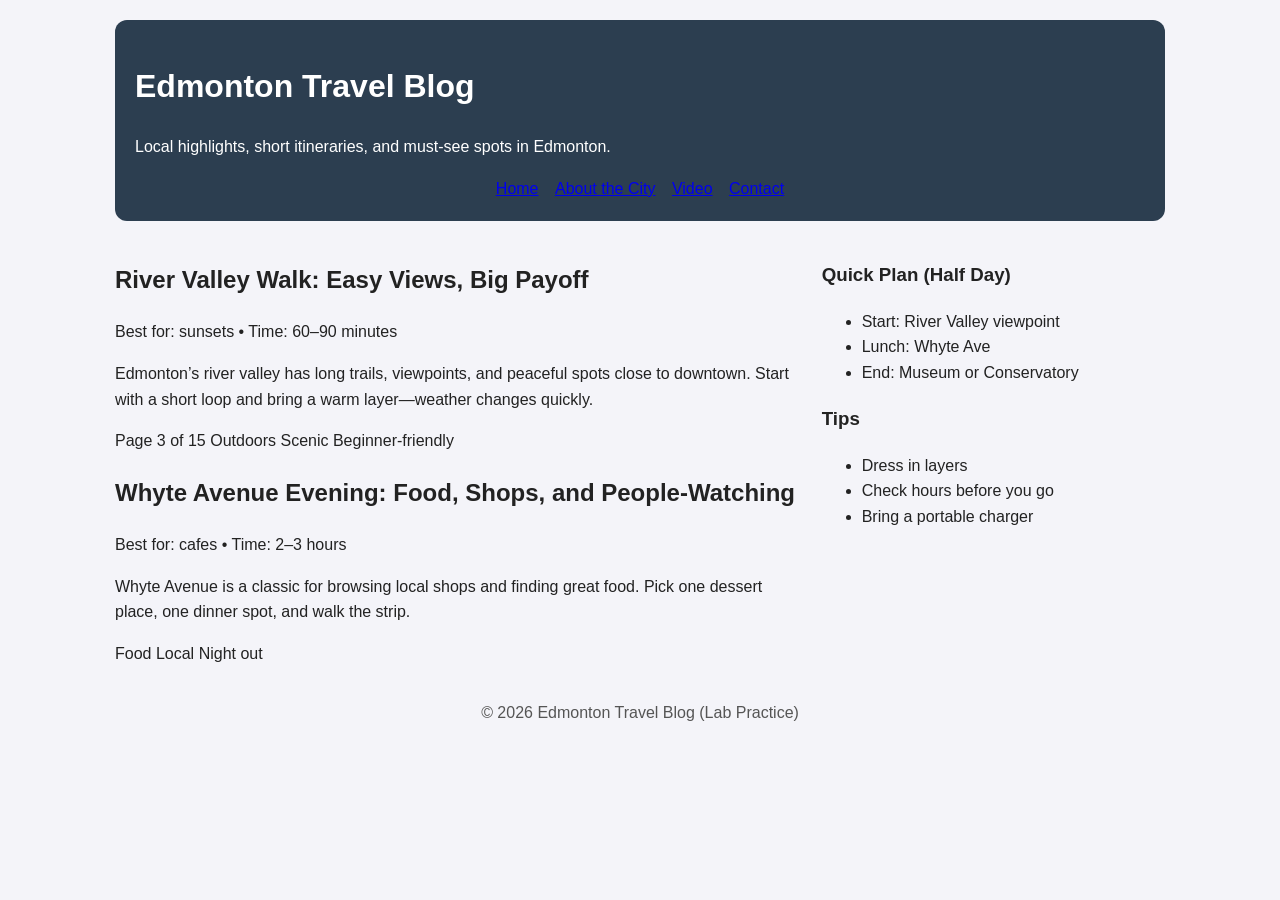
==== index.html @ 8856f5e5 "first commit before working on todo tasks" ====
<!DOCTYPE html>
<html lang="en">

<head>
    <!-- Character encoding -->
    <meta charset="UTF-8" />
    <!-- Responsive scaling for mobile -->
    <meta name="viewport" content="width=device-width, initial-scale=1" />
    <title>Edmonton Travel Blog | Home</title>
    <!-- All pages share ONE stylesheet -->
    <link rel="stylesheet" href="style.css" />
</head>

<body>
    <!-- Container centers the site and controls max-width -->
    <div class="container">
        <header class="site-header">
            <h1>Edmonton Travel Blog</h1>
            <p>Local highlights, short itineraries, and must-see spots in Edmonton.</p>
            <!-- Navigation is a list; CSS will turn it into a nav bar -->
            <nav class="site-nav">
                <ul>
                    <li><a class="active" href="index.html">Home</a></li>
                    <li><a href="city.html">About the City</a></li>
                    <li><a href="video.html">Video</a></li>
                    <li><a href="contact.html">Contact</a></li>
                </ul>
            </nav>
        </header>
        <!-- Two-column layout: main content + sidebar -->
        <main class="layout">
            <section class="main">
                <article class="card">
                    <h2>River Valley Walk: Easy Views, Big Payoff</h2>
                    <div class="meta">Best for: sunsets • Time: 60–90 minutes</div>
                    <p>
                        Edmonton’s river valley has long trails, viewpoints, and peaceful spots
                        close to downtown. Start with a short loop and bring a warm layer—weather
                        changes quickly.
                    </p>
                    <div class="tags">
                        Page 3 of 15
                        <span class="tag">Outdoors</span>
                        <span class="tag">Scenic</span>
                        <span class="tag">Beginner-friendly</span>
                    </div>
                </article>
                <article class="card">
                    <h2>Whyte Avenue Evening: Food, Shops, and People-Watching</h2>
                    <div class="meta">Best for: cafes • Time: 2–3 hours</div>
                    <p>
                        Whyte Avenue is a classic for browsing local shops and finding great food.
                        Pick one dessert place, one dinner spot, and walk the strip.
                    </p>
                    <div class="tags">
                        <span class="tag">Food</span>
                        <span class="tag">Local</span>
                        <span class="tag">Night out</span>
                    </div>
                </article>
                <!-- TODO (HTML #1):
 Add ONE more blog post as <article class="card"> with:
 - a place in Edmonton (example: Muttart Conservatory, Fort Edmonton Park,
 Royal Alberta Museum)
 - a <div class="meta"> line
 - at least TWO <span class="tag"> tags
 -->
                <!-- TODO (HTML #2):
 Add another card at the bottom:
 - heading and 2–3 sentences describing what the blog is about
 -->
            </section>
            <aside class="sidebar">
                <div class="card">
                    <h3>Quick Plan (Half Day)</h3>
                    <ul>
                        <li>Start: River Valley viewpoint</li>
                        <li>Lunch: Whyte Ave</li>
                        <li>End: Museum or Conservatory</li>
                    </ul>
                </div>
                <div class="card">
                    <h3>Tips</h3>
                    <ul>
                        <li>Dress in layers</li>
                        <li>Check hours before you go</li>
                        <li>Bring a portable charger</li>
                    </ul>
                </div>
                <!-- TODO (HTML #3):
 Add one more sidebar card:
 - Title: Getting Around
 - List with 2/3 items (walk, transit, rideshare, etc.)
 -->
            </aside>
        </main>
        <footer class="site-footer">
            <p>&copy; 2026 Edmonton Travel Blog (Lab Practice)</p>
        </footer>
    </div>
</body>

</html>
---- style.css ----
/* ---------------------------
 style.css (Student Tasks Version)
 Selectors + Box Model + Variables
 ---------------------------
 HOW TO USE THIS FILE:
 - Keep the selectors as they are (e.g., .site-nav a).
 Only add properties inside { }.
 - Use CSS variables with var(--name) whenever possible.
 - Use the Box Model (padding, margin, border, border-radius) to
 create spacing and “button/card” looks.
 - After each edit: Save → Refresh the browser.
 DEBUG TIP (CSS Cascade):
 If a style does not apply, check:
 1) selector matches the HTML element
 2) you saved the file
 3) no typos (property names, missing semicolons)
 4) whether another rule overrides it (order/specificity)
*/
/* ---------------------------
 CSS Variables:
 You may keep these values or adjust them to create a different theme.
 Typical values:
 - colors in hex (#RRGGBB)
 - common neutrals: light background, dark text
 - one accent color used for highlights/hover
 --------------------------- */
:root {
    --bg: #f4f4f9;
    /* background color (light) */
    --text: #222;
    /* main text color (dark) */
    --primary: #2c3e50;
    /* header/nav background color */
    --accent: #0A6C74;
    /* highlight/hover color */
    --white: #ffffff;
    /* white */
    --border: #ddd;
    /* light border color */
}

/* Base styles (inheritance applies to many text properties)
 You can adjust:
 - font-family (Arial, Helvetica, sans-serif)
 - line-height (e.g., 1.4 to 1.8)
 - background and color using variables */
body {
    margin: 0;
    font-family: Arial, sans-serif;
    background: var(--bg);
    color: var(--text);
    line-height: 1.6;
}

/* Centers page content and prevents text from stretching too wide
 You can adjust:
 - max-width (e.g., 900px to 1200px)
 - padding (e.g., 16px to 32px) */
.container {
    max-width: 1050px;
    margin: 0 auto;
    padding: 20px;
}

/* Header “banner”
 You can adjust:
 - padding (e.g., 16px–28px)
 - border-radius (e.g., 8px–16px)
 - background using var(--primary) */
.site-header {
    background: var(--primary);
    color: var(--white);
    padding: 20px;
    border-radius: 12px;
}

/* ---------------------------
 Descendant selectors:
 The UL is styled only inside .site-nav so other lists are unaffected.
 Typical values:
 - list-style: none; removes bullets
 - text-align: center; centers the menu
 --------------------------- */
.site-nav ul {
    list-style: none;
    margin: 0;
    padding: 0;
    text-align: center;
}

/* Each LI controls positioning of each menu item.
 Typical values:
 - display: inline-block; puts items side-by-side
 - margin: small horizontal spacing like 4px–12px */
.site-nav li {
    display: inline-block;
    margin: 0 6px;
}

/* TODO (CSS #1): Nav links as buttons
 Target: .site-nav a (the clickable element)
 Typical values:
 - display: inline-block so padding/background behave like a “button”.
 You should define more properties to make links look like buttons:
 - text color: usually var(--white)
 - remove underline: text-decoration (often 'none')
 - padding: increases clickable area (common: vertical 8–12px, horizontal 12–22px)
 - border-radius: rounding (common: 4px–12px; or 999px for pill style)

 Optional additions:
 - background for non-hover state (transparent or subtle)
 - font-weight (normal/bold)
 - transition: smooth hover effect (often background-color 0.2s–0.3s)
*/
.site-nav a {
    display: inline-block;
    /* add more properties here */
}

/* TODO (CSS #2): Hover effect
 Target: .site-nav a:hover
 You should define what changes when the mouse hovers:
 - background color: commonly var(--accent)
 - optionally adjust text color (if contrast becomes poor)
 - optionally change underline/border effect instead of background (design choice)
*/
.site-nav a:hover {
    /* add properties here */
}

/* TODO (CSS #3): Active link highlight
 Target: .site-nav a.active
 This should make the current page link look “selected.”
 Common approaches (choose one):
 - subtle background (semi-transparent white)
 - underline or border-bottom
 - slightly different text color
 - stronger font-weight
 Keep it visually consistent with your hover style.
*/
.site-nav a.active {
    /* add properties here */
}

/* Two-column layout (Flexbox)
 You may keep this as-is. CSS Layouts will be taught be in a future lecture
 Typical values:
 - gap: 12px–28px */
.layout {
    margin-top: 20px;
    display: flex;
    gap: 20px;
}

.main {
    flex: 2;
}

.sidebar {
    flex: 1;
}

/* TODO (CSS #4): Sidebar card look
 Target: .sidebar
 Goal: Make the sidebar area look like a clean panel.
 Typical properties:
 - background: var(--white)
 - padding: 12px–20px
 - border: 1px solid var(--border)
 - border-radius: 8px–16px
 Optional:
 - slightly different background (very light tint)
*/
.sidebar {
    /* add properties here */
}

/* TODO (CSS #5): Card styling (Box Model)
 Target: .card
 Goal: Make every card look like a readable block.
 Typical properties:
 - background: var(--white)
 - padding: 14px–20px
 - margin-bottom: 12px–18px
 - border: 1px solid var(--border)
 - border-radius: 8px–16px
 Optional:
 - box-shadow for depth (subtle; do not overdo)
*/
.card {
    /* add properties here */
}

/* TODO (CSS #6): Meta line
 Target: .meta
 Goal: Smaller, less prominent text than body content.
 Typical properties:
 - font-size: around 0.85rem–0.95rem
 - color: a muted grey (e.g., #666 or #777)
 - margin-bottom: 6px–12px
*/
.meta {
    /* add properties here */
}

/* TODO (CSS #7): Tag “pill” styling
 Target: .tag

 Typical values:
 - display: inline-block so padding/background behave properly.

 Goal: Define more properties to make tags look like pill labels
 - padding: small (vertical 4–7px, horizontal 10–16px)
 - margin: small spacing between tags
 - border: 1px solid (often #ccc or var(--border))
 - border-radius: very large (e.g., 999px) for pill shape
 Optional:
 - background: white or very light tint
 - text color: var(--primary) or var(--text)
*/
.tag {
    display: inline-block;
    /* add more properties here */
}

/* TODO (CSS #8): Video container
 Target: .video-wrap
 Goal: The iframe should appear inside a neat frame with rounded corners.
 Typical properties:
 - border: 1px solid var(--border)
 - border-radius: 8px–16px
 - overflow: hidden (important for rounded corners)
 - background: #000 (prevents white gaps around the video)
*/
.video-wrap {
    /* add properties here */
}

.video-wrap iframe {
    width: 100%;
    height: 420px;
    border: 0;
    display: block;
}

/* TODO (CSS #9): ID selector example
 Target: #featured-video
 - styles ONLY the element with id="featured-video"

 Goal: Use this to emphasize the featured section
 - this is more specific than .card
*/
#featured-video {
    /* Examples of what you CAN define here:
 - a different border style (solid/dashed)
 - a thicker border width
 - extra padding or margin
 - a subtle background tint
 - a stronger border-left accent
 */
}

/* TODO (CSS #10): Notice styling
 Target: .notice
 Goal: Make instruction boxes stand out.
 Typical properties:
 - border: dashed (e.g., 1px dashed #bbb)
 - padding: 10px–14px
 - border-radius: 8px–16px
 Optional:
 - background: white or a very light tint
 - slightly muted text color
*/
.notice {
    /* add properties here */
}

/* Footer
 You can adjust padding and color but keep it readable. */
.site-footer {
    text-align: center;
    padding: 18px 10px;
    color: #555;
}
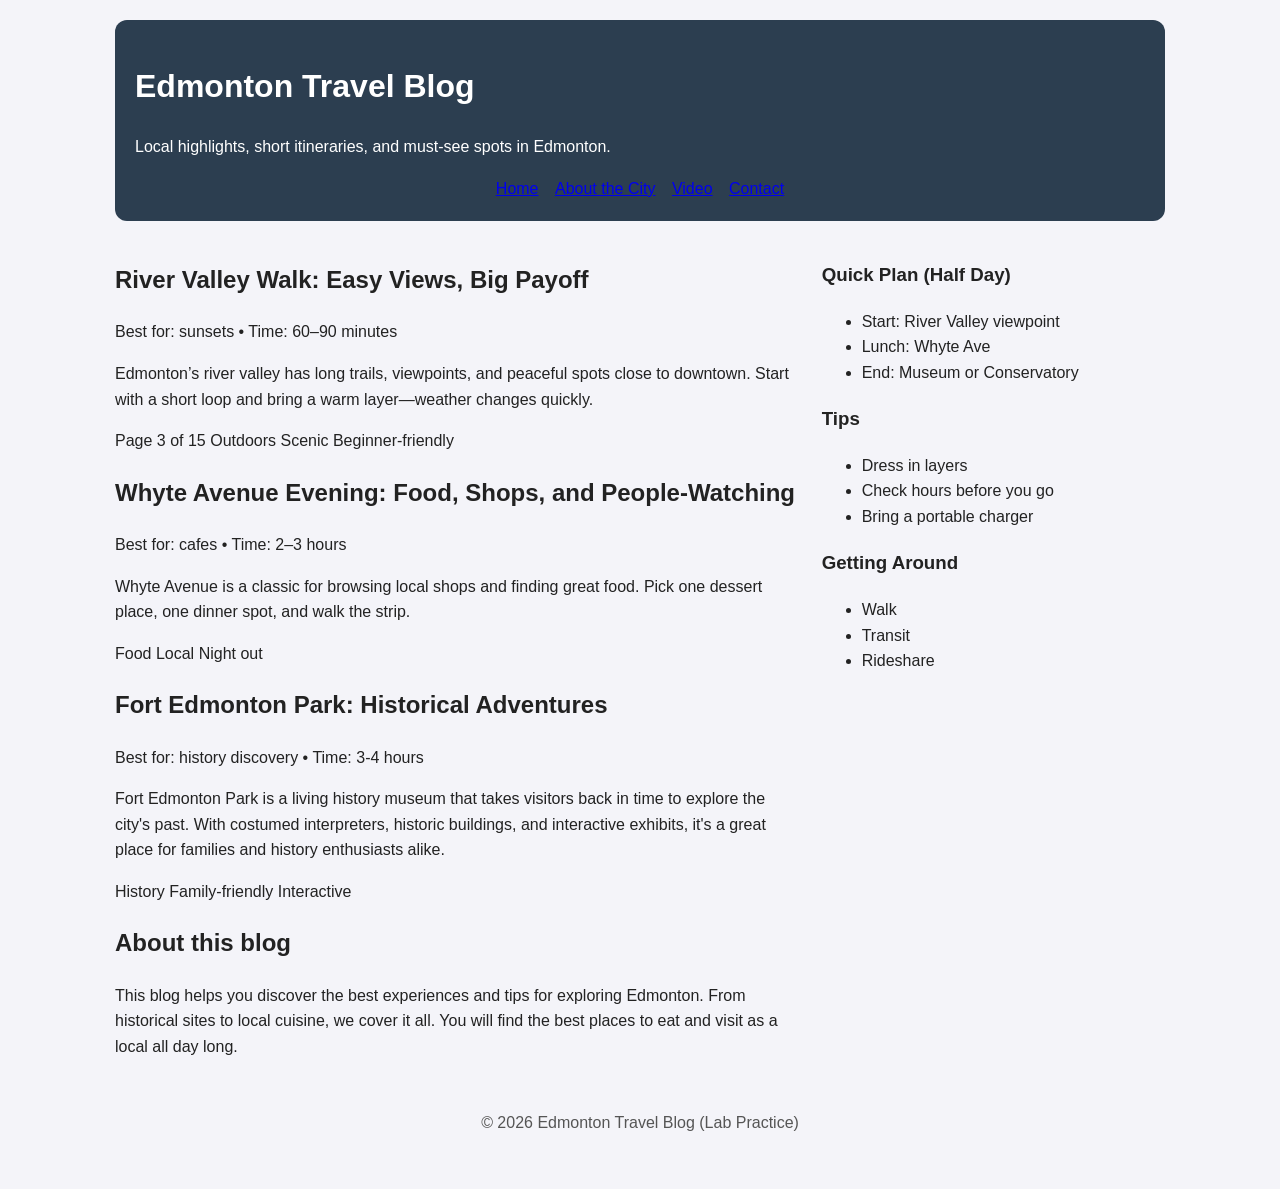
==== commit 60ad39c0: "css file left to modified" ====
--- a/index.html
+++ b/index.html
@@ -58,6 +58,7 @@
                         <span class="tag">Night out</span>
                     </div>
                 </article>
+
                 <!-- TODO (HTML #1):
  Add ONE more blog post as <article class="card"> with:
  - a place in Edmonton (example: Muttart Conservatory, Fort Edmonton Park,
@@ -65,10 +66,32 @@
  - a <div class="meta"> line
  - at least TWO <span class="tag"> tags
  -->
+                <article class="card">
+                    <h2> Fort Edmonton Park: Historical Adventures</h2>
+                    <div class="meta"> Best for: history discovery • Time: 3-4 hours</div>
+                    <p>
+                        Fort Edmonton Park is a living history museum that takes visitors back in time to explore the city's past. With costumed interpreters, historic buildings, and interactive exhibits, it's a great place for families and history enthusiasts alike.
+                    </p>
+                    <div class="tags">
+                        <span class="tag">History</span>
+                        <span class="tag">Family-friendly</span>
+                        <span class="tag">Interactive</span>
+                    </div>
+
+                </article>
+
                 <!-- TODO (HTML #2):
  Add another card at the bottom:
  - heading and 2–3 sentences describing what the blog is about
  -->
+                <article class ="card">
+                    <h2> About this blog</h2>
+                    <p>
+                        This blog helps you discover the best experiences and tips for exploring Edmonton. From historical sites to local cuisine, we cover it all. You will find the best places to eat and visit as a local all day long.
+                    </p>
+                </article>
+
+
             </section>
             <aside class="sidebar">
                 <div class="card">
@@ -87,11 +110,20 @@
                         <li>Bring a portable charger</li>
                     </ul>
                 </div>
+                
                 <!-- TODO (HTML #3):
  Add one more sidebar card:
  - Title: Getting Around
  - List with 2/3 items (walk, transit, rideshare, etc.)
  -->
+                <div class="card">  
+                    <h3>Getting Around</h3>
+                    <ul>
+                        <li>Walk</li>
+                        <li>Transit</li>
+                        <li>Rideshare</li>
+                    </ul>
+                </div>
             </aside>
         </main>
         <footer class="site-footer">
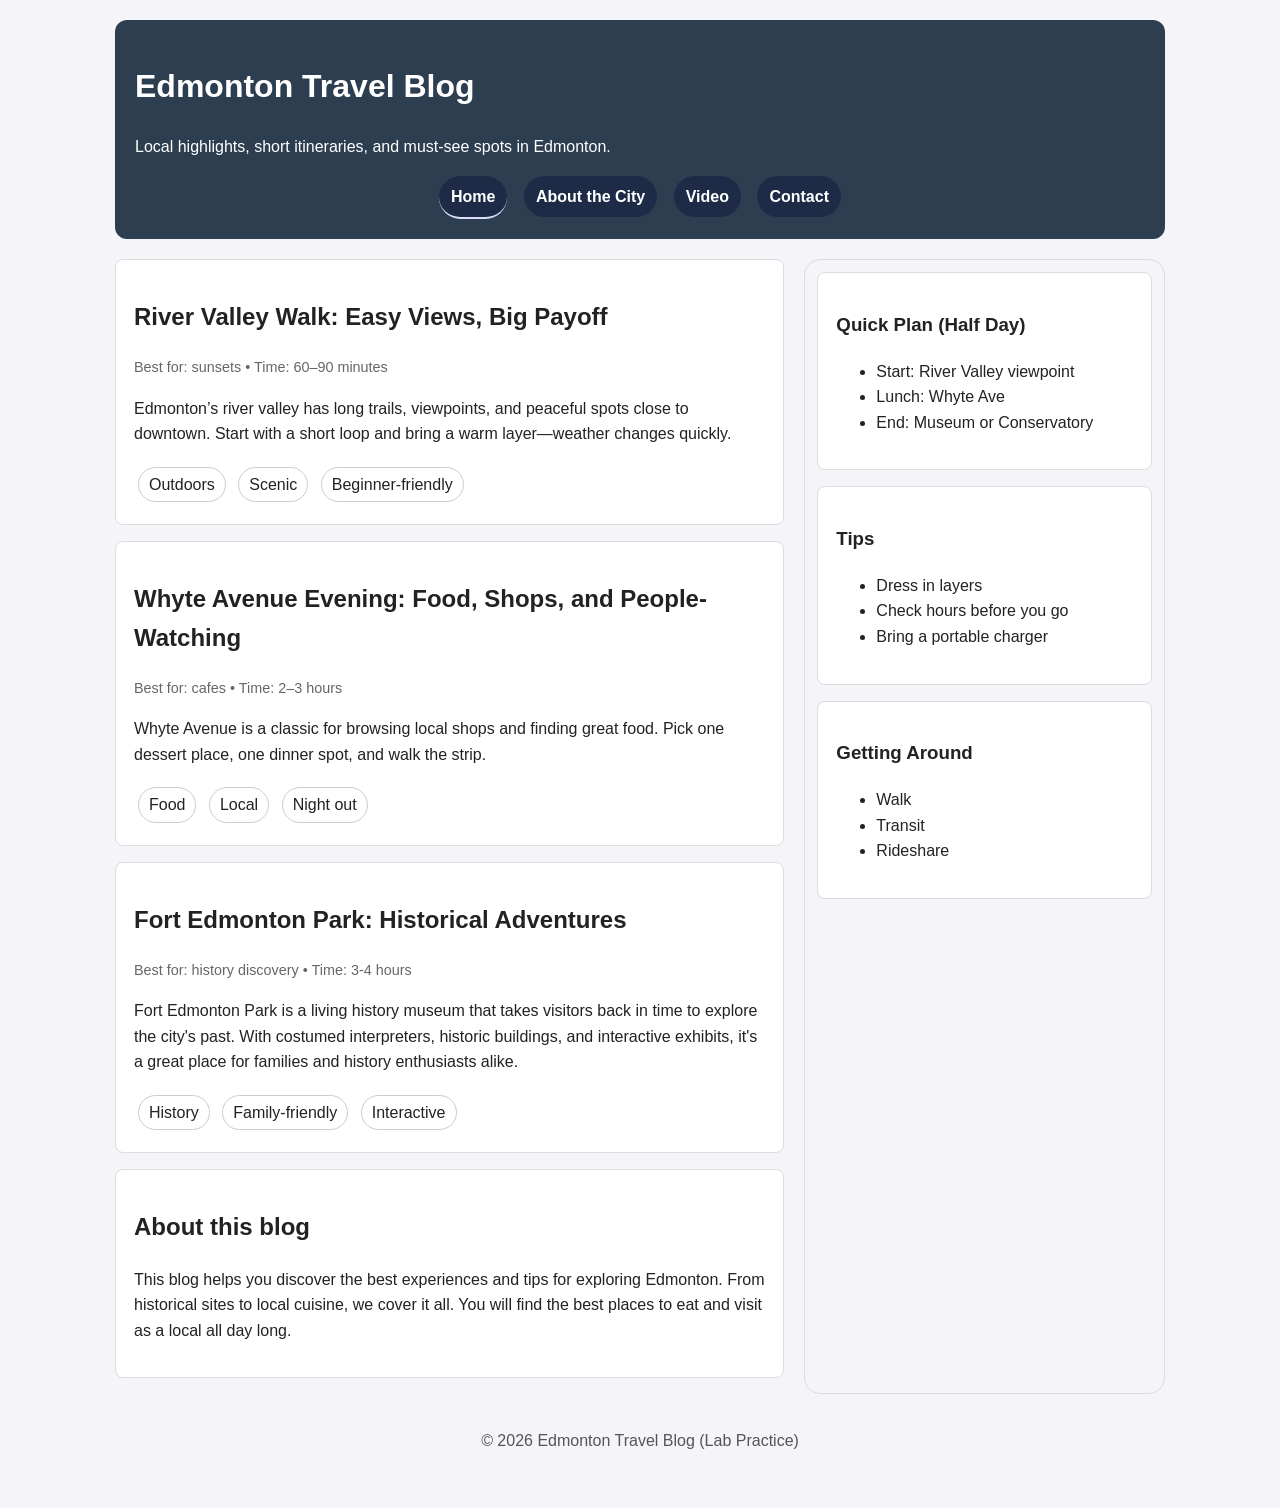
==== commit 1447644b: "finished css file" ====
--- a/index.html
+++ b/index.html
@@ -39,7 +39,7 @@
                         changes quickly.
                     </p>
                     <div class="tags">
-                        Page 3 of 15
+                        
                         <span class="tag">Outdoors</span>
                         <span class="tag">Scenic</span>
                         <span class="tag">Beginner-friendly</span>
--- a/style.css
+++ b/style.css
@@ -114,7 +114,15 @@
 */
 .site-nav a {
     display: inline-block;
+    
     /* add more properties here */
+    color: var(--white);
+    text-decoration: none;
+    padding: 8px 12px;
+    border-radius: 999px;
+    background-color: rgba(0, 6, 55, 0.333);
+    font-weight: bold;
+    transition: background-color 0.3s ease;
 }
 
 /* TODO (CSS #2): Hover effect
@@ -126,6 +134,7 @@
 */
 .site-nav a:hover {
     /* add properties here */
+    background-color: rgba(48, 72, 253, 0.533);
 }
 
 /* TODO (CSS #3): Active link highlight
@@ -140,6 +149,7 @@
 */
 .site-nav a.active {
     /* add properties here */
+    border-bottom: 2px solid #d9def6;
 }
 
 /* Two-column layout (Flexbox)
@@ -173,6 +183,12 @@
 */
 .sidebar {
     /* add properties here */
+    background: var(--white);
+    padding: 12px;
+    border: 1px solid var(--border);
+    border-radius: 16px;
+    background-color: var(--white-tint);
+
 }
 
 /* TODO (CSS #5): Card styling (Box Model)
@@ -189,6 +205,12 @@
 */
 .card {
     /* add properties here */
+    background: var(--white);
+    padding: 18px;
+    margin-bottom: 16px;
+    border: 1px solid var(--border);
+    border-radius: 8px;
+    
 }
 
 /* TODO (CSS #6): Meta line
@@ -201,6 +223,9 @@
 */
 .meta {
     /* add properties here */
+    font-size: 0.9rem;
+    color: #666;
+    margin-bottom: 10px;
 }
 
 /* TODO (CSS #7): Tag “pill” styling
@@ -221,6 +246,12 @@
 .tag {
     display: inline-block;
     /* add more properties here */
+    padding: 4px 10px;
+    margin: 4px;
+    border: 1px solid #ccc;
+    border-radius: 999px;
+    background-color: var(--white);
+    color: var(--text);
 }
 
 /* TODO (CSS #8): Video container
@@ -234,6 +265,10 @@
 */
 .video-wrap {
     /* add properties here */
+    border: 1px solid var(--border);
+    border-radius: 16px;
+    overflow: hidden;
+    background: #000;
 }
 
 .video-wrap iframe {
@@ -258,6 +293,11 @@
  - a subtle background tint
  - a stronger border-left accent
  */
+ border:#000 solid 2px;
+ border-width: 2px;
+ padding: 20px;
+ background-color: var(--white-tint);
+ border-left: 6px solid #00103c;
 }
 
 /* TODO (CSS #10): Notice styling
@@ -273,6 +313,11 @@
 */
 .notice {
     /* add properties here */
+    border: 1px dashed #bbb;
+    padding: 12px;
+    border-radius: 16px;
+    background-color: var(--white-tint);
+    color: #464646;
 }
 
 /* Footer
